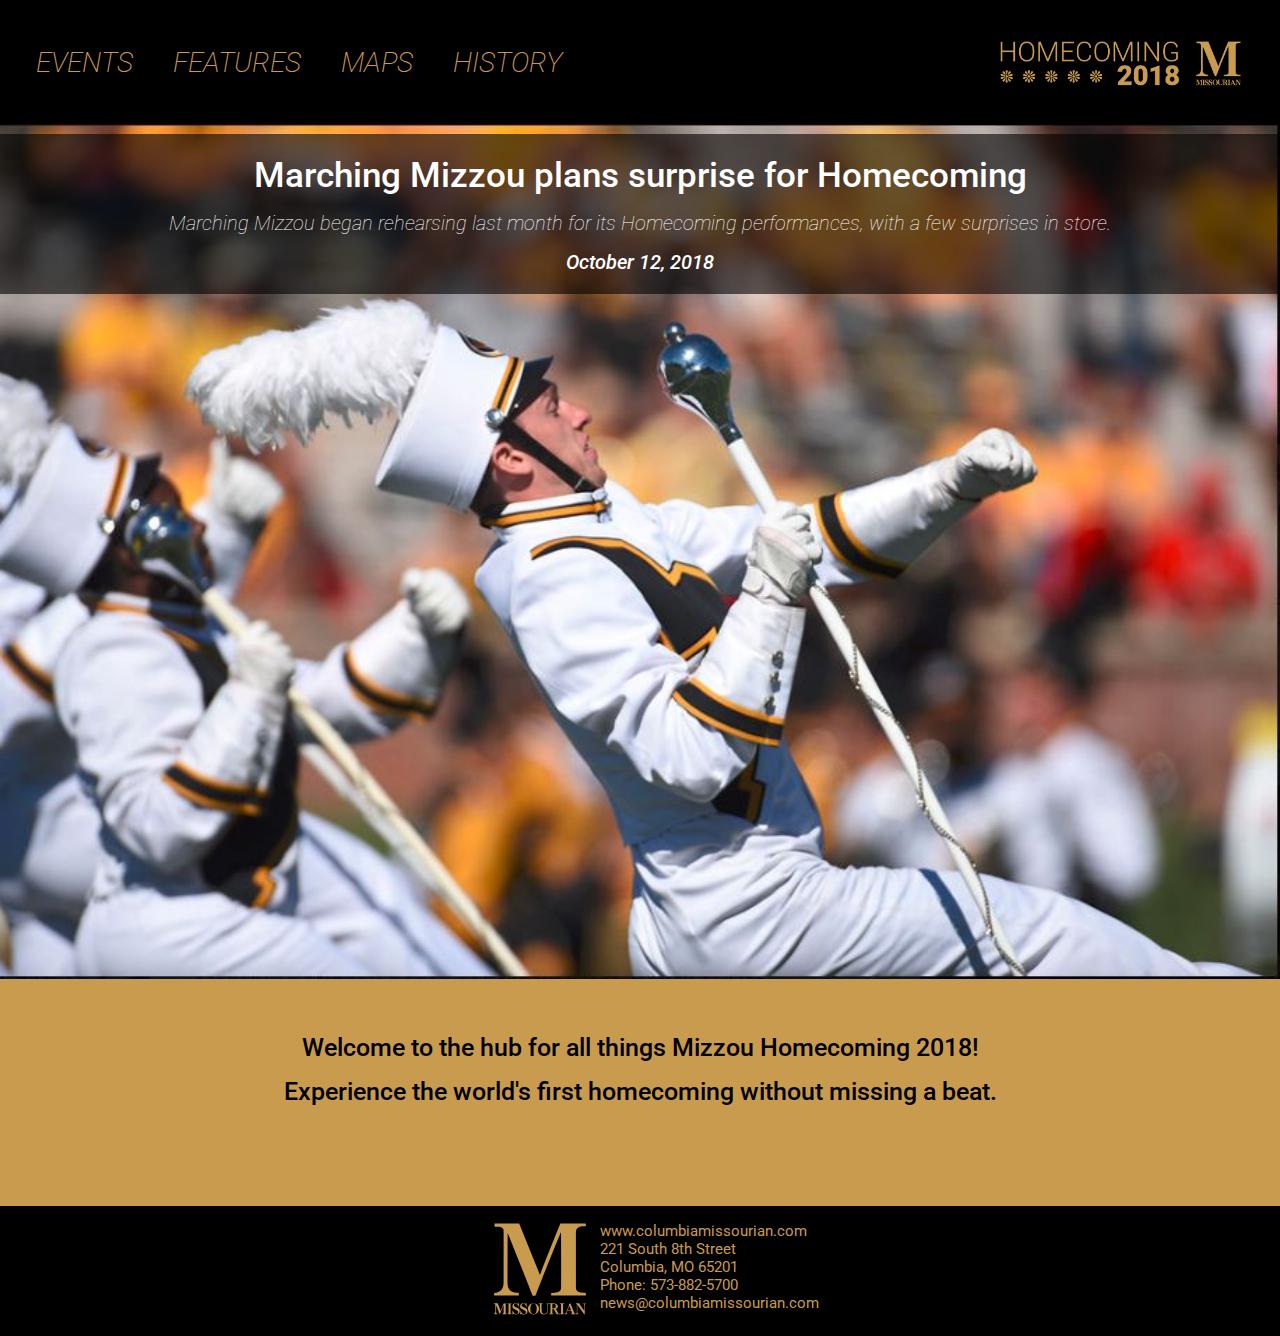
==== index.html @ b341b169 "blahhh" ====
<!DOCTYPE html>

<html>
<head>
	<title>Home</title>
  <meta name="viewport" content="width=device-width, initial-scale=1.0">
   <link rel="stylesheet" type="text/css" href="stylenew.css">
   <link href="https://fonts.googleapis.com/css?family=Roboto:100i,300,500,500i,900" rel="stylesheet">
	 <script src="https://code.jquery.com/jquery-1.12.0.min.js"></script>
	 <script src="menu1.js" type="text/javascript"></script>
  <meta name="viewport" content="width=device-width, initial-scale=1.0">
  </head>
<body>

<!--header-->
<header>
<nav>
				<a class="menu-trigger" href="#">&#9776;</a>
			<ul>
	      <li class="events"><a href="events.html">EVENTS</a></li>
	      <li class="features"><a href="features.html">FEATURES</a></li>
	      <li class="maps"><a href="maps.html">MAPS</a></li>
	      <li class="history"><a href="history.html">HISTORY</a></li>
			</ul>
</nav>
<div class="logo">
	<a href="index.html"><img src="ASSETS/header1.svg"/></a>
</div>
</header>
<!--END of header-->

<!--IMAGESLIDER MOBILE-->
<div class="slider mobile">
	<figure>
		<a href="story.html">
				<div class="slide">
				<div class="slidetext">
					<h3>Marching Mizzou plans surprise for Homecoming</h3>
					<h5 class="description">Marching Mizzou began rehearsing last month for its Homecoming performances, with a few surprises in store.</h5>
					<h6 class="description">October 12, 2018</h6>
					<h5 class="readmore">Read more &rarr;</h5>
				</div>
				<img src="ASSETS/slider/marchingmizzou_resized.jpg">
			</div>
		</a>

			<div class="slide">
				<a href="features.html">
				<div class="slidetext">
					<h3>A look back at Missouri football seniors at MU</h3>
					<h5 class="description">As the Missouri Tigers take on the Memphis Tigers on Faurot Field, here's a look at the Missouri seniors who are nearing the end of their final season.</h5>
					<h6 class="description">October 12, 2018</h6>
					<h5 class="readmore">Read more &rarr;</h5>
				</div></a>
				<img src="ASSETS/slider/quarterback_resized.jpg">
			</div>

			<div class="slide">
				<a href="features.html">
				<div class="slidetext">
					<h3>Homecoming game seating changes</h3>
					<h5 class="description">As the south end of the stadium continues to undergo construction until the end of August 2019, seating for the Missouri Homecoming game has changed.</h5>
					<h6 class="description">October 12, 2018</h6>
					<h5 class="readmore">Read more &rarr;</h5>
				</div></a>
				<img src="ASSETS/slider/crane_resized.jpg">
			</div>

			<div class="slide">
				<a href="features.html">
				<div class="slidetext">
					<h3>Steppin' out for the Homecoming Step Show</h3>
					<h5 class="description">The fraternities and sororities of the National Pan-Hellenic Council will take the stage for their annual Step Show at 7 p.m. Oct. 19 in Jesse Auditorium.</h5>
					<h6 class="description">October 12, 2018</h6>
					<h5 class="readmore">Read more &rarr;</h5>
				</div></a>
				<img src="ASSETS/slider/stepshow_resized.jpg">
			</div>

			<div class="slide">
				<a href="features.html">
				<div class="slidetext">
					<h3>Meet the Tiger's Lair</h3>
					<h5 class="description">If you want to be among the loudest, proudest and most passionate MU football fans, then look no further than the Tiger’s Lair. They’re always loud. They’re always proud.</h5>
					<h6 class="description">October 12, 2018</h6>
					<h5 class="readmore">Read more &rarr;</h5>
				</div></a>
			<img src="ASSETS/slider/Truman_resized.jpg">
			</div>
		</figure>
</div>

<!--END OF IMAGESLIDER MOBILE-->
<div class="slider desktop">
	<figure>
		<a href="story.html">
				<div class="slide">
				<div class="slidetext">
					<h3>Marching Mizzou plans surprise for Homecoming</h3>
					<h5 class="description">Marching Mizzou began rehearsing last month for its Homecoming performances, with a few surprises in store.</h5>
					<h6 class="description">October 12, 2018</h6>
					<h5 class="readmore">Read more &rarr;</h5>
				</div>
				<img src="ASSETS/slider_dt/marchingmizzoudt.JPG">
			</div>
		</a>

			<div class="slide">
				<a href="features.html">
				<div class="slidetext">
					<h3>A look back at Missouri football seniors at MU</h3>
					<h5 class="description">As the Missouri Tigers take on the Memphis Tigers on Faurot Field, here's a look at the Missouri seniors who are nearing the end of their final season.</h5>
					<h6 class="description">October 12, 2018</h6>
					<h5 class="readmore">Read more &rarr;</h5>
				</div></a>
				<img src="ASSETS/slider_dt/quarterbackdt.JPG">
			</div>

			<div class="slide">
				<a href="features.html">
				<div class="slidetext">
					<h3>Homecoming game seating changes</h3>
					<h5 class="description">As the south end of the stadium continues to undergo construction until the end of August 2019, seating for the Missouri Homecoming game has changed.</h5>
					<h6 class="description">October 12, 2018</h6>
					<h5 class="readmore">Read more &rarr;</h5>
				</div></a>
				<img src="ASSETS/slider_dt/constructiondt.JPG">
			</div>

			<div class="slide">
				<a href="features.html">
				<div class="slidetext">
					<h3>Steppin' out for the Homecoming Step Show</h3>
					<h5 class="description">The fraternities and sororities of the National Pan-Hellenic Council will take the stage for their annual Step Show at 7 p.m. Oct. 19 in Jesse Auditorium.</h5>
					<h6 class="description">October 12, 2018</h6>
					<h5 class="readmore">Read more &rarr;</h5>
				</div></a>
				<img src="ASSETS/slider_dt/stepshowdt.JPG">
			</div>

			<div class="slide">
				<a href="features.html">
				<div class="slidetext">
					<h3>Meet the Tiger's Lair</h3>
					<h5 class="description">If you want to be among the loudest, proudest and most passionate MU football fans, then look no further than the Tiger’s Lair. They’re always loud. They’re always proud.</h5>
					<h6 class="description">October 12, 2018</h6>
					<h5 class="readmore">Read more &rarr;</h5>
				</div></a>
			<img src="ASSETS/slider_dt/trumandt.JPG">
			</div>
		</figure>
</div>


<div class="quickinfo">
<div class="quicktop"> Welcome to the hub for all things Mizzou Homecoming 2018!</div>
<div>Experience the world's first homecoming without missing a beat.</div>
</div>


<!--STORY PREVIEWS-->

<!--END OF STORY PREVIEWS-->


<!--FOOTER-->
<!--
<div class="footer" width=100%>
				<img src="ASSETS/Missourian_gold.svg" class="footerimg">
		<div class="contactinfo">
				<div class="url"> <a href="https://www.columbiamissourian.com/" target="_blank"> www.columbiamissourian.com</a></div>
				</br> 221 South 8th Street
				</br> Columbia, MO 65201
				</br> Phone: 573-882-5700
				</br>	<a href="mailto:news@columbiamissourian.com">news@columbiamissourian.com</a>
		</div>-->
		<!--try using paragraph tags or use a wrapper for the whole thing-->

<div class="footer indexfooter" width=100%>
	<div class="footerimg">
		<img src="ASSETS/Missourian_gold.svg">
	</div>
	<div class="footerinfo">
		<div class="footertext"><a href="https://www.columbiamissourian.com/" target="_blank"> www.columbiamissourian.com</a></div>
		<div class="footertext">221 South 8th Street</div>
		<div class="footertext">Columbia, MO 65201</div>
		<div class="footertext">Phone: 573-882-5700</div>
		<div class="footertext"><a href="mailto:news@columbiamissourian.com">news@columbiamissourian.com</a></div>
	</div>
</div>
		<!--END OF FOOTER-->
  </body>
  </html>
<!--<img src="ASSETS/MARCHINGWITHPADDLES.png" width="100%" alt="people celebrate Homecoming" </a> -->
---- stylenew.css ----
/*NAV BAR*/

nav ul li{
  display:block;
  font-family: "Roboto", sans-serif;
  font-style: italic;
  font-size: 32px;
  font-weight: 200;
  margin-bottom: 20px;
}

header nav a{
  color: #C99B4F;
  text-decoration: none;
}

nav ul{
  display:none;
  margin: 20px 0px;
}
@media screen and (max-width:950px){
  .desktop{
    display:none;
  }
}
@media screen and (min-width:950px){
  nav ul{
    display:grid;
    grid-template-columns: 1fr 40px 1fr 40px 1fr 40px 1fr 30px;
    grid-template-areas:
    "a . b . c . d ."
  }
  .events{
    grid-area: a;
  }
  .features{
    grid-area: b;
  }
  .maps{
    grid-area:c;
  }
  .history{
    grid-area:d;
    }

  nav ul li{
    font-size: 28px;
    margin-bottom: 0;
  }
  .menu-trigger{
    display:none;
  }
  .mobile{
    display:none;
  }
}

.menu-trigger{
  font-size: 50px;

}

header {
  background-color: black;
  padding: 2% 2%;
  display:grid;
  grid-template-columns: 10px 70px 1fr 250px 10px;
  grid-template-areas:
  ". a . c ."
}

.logo{
  margin-top: 12px;
  grid-area: c;
}
nav{
  grid-area: a;
}
nav a:link {
  text-decoration: none;
}

/*MEDIA QUERIES FOR slider*/

@media(max-width:430px){
.description{
  display: none;
}
}

@media(min-width:430px){
.readmore{
  display: none;
  font-size: 20px;
}
}
/*
@media(min-width:950px){
  .mobile{
    display:none;
  }
}
@media(max-width:950px){
  .desktop{
    display:none;
  }
}
*/
*{
  margin: 0;
  padding: 0;
  list-style: none;
  text-decoration: none;
}
.slidetext{
  /*z-index: 10000;*/
  font-size: 30px;
  text-align: center;
  margin-top: 10px;
  padding-top: 20px;
  padding-bottom: 20px;
  position: absolute;
  width: 20%;
  color: white;
  background-color: rgba(0, 0, 0, 0.6)
}

.slider{
  overflow: hidden;
  height: 50%;

}

.slider figure div{
  width: 20%;
  float: left;
}

.slider figure img{
  width: 100%;
  float: left;
}

.slider figure{
  position: relative;
  width: 500%;
  margin: 0;
  left: 0;
  animation: 30s slidy infinite;
}


@keyframes slidy {
  0%{
    left: 0%;
  }

  10%{
    left: 0%;
  }

  12%{
    left: -100%;
  }

  22%{
    left: -100%;
  }

  24%{
    left: -200%;
  }

  34%{
    left: -200%
  }

  36%{
    left: -300%;
  }

  46%{
    left: -300%;
  }

  48%{
    left: -400%;
  }

  58%{
    left: -400%;
  }

  60%{
    left: -300%;
  }

  70%{
    left: -300%;
  }

  72%{
    left: -200%;
  }

  82%{
    left: -200%;
  }

  84%{
    left: -100%;
  }

  94%{
    left: -100%;
  }

  96%{
    left: 0%;
  }
}

body{
  background-color:#C99B4F;
}

/*PARAGRAPH TEXT*/
P {
  color: #000000;
  font-family: "Roboto", sans-sans-serif;
  font-weight: 300;
  font-size: 15px;
}


/* HEADING TEXT */
h1 {
  font-family: "Roboto", sans-serif;
  font-weight: 100;
  font-style: italic;
}

h2 {
  font-family: "Roboto", sans-serif;
  font-weight: 500;
  font-style: italic;
}

h3 {
  font-family: "Roboto", sans-serif;
  font-weight: 500;
}

h4 {
  font-family: "Roboto", sans-serif;
  font-weight: 300;
}

h5 {
  font-family: "Roboto", sans-serif;
  font-weight: 100;
  font-style: italic;
  font-size: 20px;
  margin-top: 15px;
  margin-left: 25px;
  margin-right: 25px;
}

h6{
  font-family: "Roboto", sans-serif;
  font-weight: 500;
  font-style: italic;
  font-size: 20px;
  margin-top: 15px;
}



/* END HEADERS */

/*.{
  grid-area: c;
  display:none;
  font-style: italic;
  padding-bottom: 10px;
  padding-left: 50px;
}*/
.quicktop{
  position:relative;
  margin-top:15px;
}

.quickinfo {
  font-family: "Roboto", sans-serif;
  font-size: 25px;
  font-weight: 500;
  text-align: center;
}
.quickinfo div{
  margin-top:15px;
}
/*FOOTER*/
.footer{
  align-items: center;
  display: grid;
  padding: 15px 0px;
  background-color: black;
  grid-template-columns: 1fr 100px 200px 1fr;
  grid-template-areas:
  "a b c d"
}
.indexfooter{
  margin-top: 100px;
}
.footertext{
  color: #C99B4F;
  font-family: "Roboto", sans-serif;
  font-size: 15px;
}
.footerimg{
/*  margin-top: 20px;
  margin-bottom: 20px;*/
  vertical-align: center;
  grid-area: b;
}
.footerinfo{
  grid-area: c;
  padding-left: 10px;
  padding-bottom:8px;
  vertical-align: center;
}
.footerinfo a:link{
  color: #C99B4F;
}
.footerinfo a:visited{
  color: #C99B4F;
}
.footerinfo a:hover{
  color: #49391D;
}
/*END FOOTER*/
/*MAPS*/


.mapstitle{
text-align: center;
padding:15px 0px;

}
/*

@media (min-width:250px){
  .mapcards{
    display: grid;
    grid-template-columns: 1fr 1fr;
    grid-gap:5px;
    grid-template-areas:
    "a a"
    "b c"
    "d d"
}
}
*/
.mapcards{
  display: block;
}


@media (min-width:480px){
  .mapcards{
    display: grid;
    grid-template-columns: 15px 1fr 1fr 15px;
    grid-gap:20px;
    grid-template-areas:
    ". a a ."
    ". b c ."
  }
}
@media (max-width:480px){
  .mapcards{
    display: grid;
    grid-template-columns: 15px 1fr 15px;
    grid-template-areas:
    ". a ."
    ". b ."
    ". c ."
  }
}

.mapcard2 {
  grid-area:b;
}

.mapcard3{
  grid-area:c;
}
.maptext{
  grid-area:a;
  padding: 0px 5px 15px 10px;
}

/* END MAPS*/

.eventstext a:visited{
  color: black;
}

.eventstext a:link{
  color: black;
}

.eventshead{
  text-align: center;
}



.historytitle{
  text-align: center;
  margin-top: 15px;
}
/* HISTORY PAGE TILES CSS */

.cards{
margin: 0 10px;
padding: 0;
list-style: none;
justify-content: center;
display: grid;
grid-gap:10px;
gap:10px;
grid-template-areas:
"m"
"a"
"b"
"c"
"d"
"e"
"f"
"g"
"h"
"i"
"j"
"k"
"l";
}

.cards li{
padding: 5px;
border-radius: 5px;
}


.cardtext{
  grid-area:m;
  margin: 15px 10px;
}

.card1{
  grid-area: a;
}

.card2{
  grid-area: b;
}
.card3{
  grid-area: c;
}
.card4{
  grid-area: d;
}
.card5{
  grid-area: e;
}
.card6{
  grid-area: f;
}
.card7{
  grid-area: g;
}
.card8{
  grid-area: h;
}
.card9{
  grid-area: i;
}
.card10{
  grid-area: j;
}
.card11{
  grid-area: k;
}
.card12{
  grid-area: l;
}


@media screen and (min-width:550px){
  .cards{
    display:grid;
    grid-template-areas:
    "m m m"
    "a b c"
    "d e f"
    "g h i"
    "j k l";
  }
}

/* END OF HISTORY PAGE TILES */

/* EVENTS CSS */

.eventsgrid{
  margin: 0 auto;
  display: grid;
  grid-template-columns: 15px 1fr 15px;
  max-width: 1000px;
  grid-template-areas:
  ". a ."
  ". b .";
  grid-gap: 20px;
  list-style: none;
  text-decoration: none;
}

.eventsimage{
grid-area: a;

}
@media screen and (min-width:1000px){
  .eventsimage img{
    max-height: 600px;
    object-fit:cover;
  }
}
@media screen and (max-width: 1000px){
.eventsimage img{
  max-height:400px;
  object-fit: cover;
}
}
.football{
  object-position: 0 10px;
}
.eventstext{
  grid-area: b;
  margin-bottom: 15px;
}

.eventshead{
  text-align: center;
  margin: 15px 0px;
}
/*END OF EVENTS CSS*/
.featureshead {
  text-align: center;
  margin: 15px 0px;
}

.featuresgrid {
  margin: 0;
  padding: 0;
  display: grid;
  grid-template-columns: 15px 1fr 15px;
  list-style: none;
  text-decoration: none;
  grid-template-areas:
  ". a ."
  ". b ."
}

.featuresimage{
  grid-area: a;
}

.featurestext{
  grid-area: b;
  margin: 15px 0px;
}

.featurestext a:link{
  color: black;
  text-decoration: none;
}
.featurestext a:hover{
  color: black;
}
.featurestext a:visited{
  color: black;
}

@media screen and (min-width:800px){
.featuresgrid{
  margin: 0 auto;
  padding: 15px;
  display: grid;
  grid-template-columns: 1fr 800px 1fr;
  list-style: none;
  text-decoration: none;
  grid-template-areas:
  ". a ."
  ". b ."
  }
}

/*FEATURES END*/

/*story page CSS*/

.storytitle{
  text-align: center;
}

.caption{
font-family: "Roboto", sans-serif;
font-weight: bold;
font-style: italic;
margin:auto;
font-size: 10px;
margin-top: 5px;
margin-bottom: 0px;
text-align: center;
}

.photocredit{
  font-family: "Roboto", sans-serif;
  font-weight: bold;
  font-style: italic;
  font-size: 10px;
  margin-top: 5px;
  margin-bottom: 0px;
  text-align:center;
}

.byline{
  font-family: "Roboto", sans-serif;
  font-weight: 50;
  font-style: italic;
  font-size: 20px;
  margin-top: 5px;
  margin-bottom: 0px;
  text-align:center;
}

.storycards {
  margin:0;
  padding:10px;
	list-style: none;
  display: grid;
  grid-template-areas:
  "a"
  "b"
  "c";
}

.storycards li{
padding: 10px;
border-radius: 5px;
}

.storycard1{
  grid-area:a;
}

.storycard2{
  grid-area:b;
  margin-top: 1em;
  border-bottom: 2px solid #000000;
}

.storycard3{
  grid-area:c;
}


/*article {
  margin-bottom: 0.7em;
}*/

/*@media screen and (min-width:480px){
  .storycards{
    display:grid;
    grid-gap:10px;
    padding:10px;
    grid-template-columns: repeat(1, 460px);
    grid-template-areas:
    "a"
    "b"
    "c";
  }*/

  .storyphoto img{
  display: block;
  width: 75%;
  height:auto;
  margin:auto;
  }
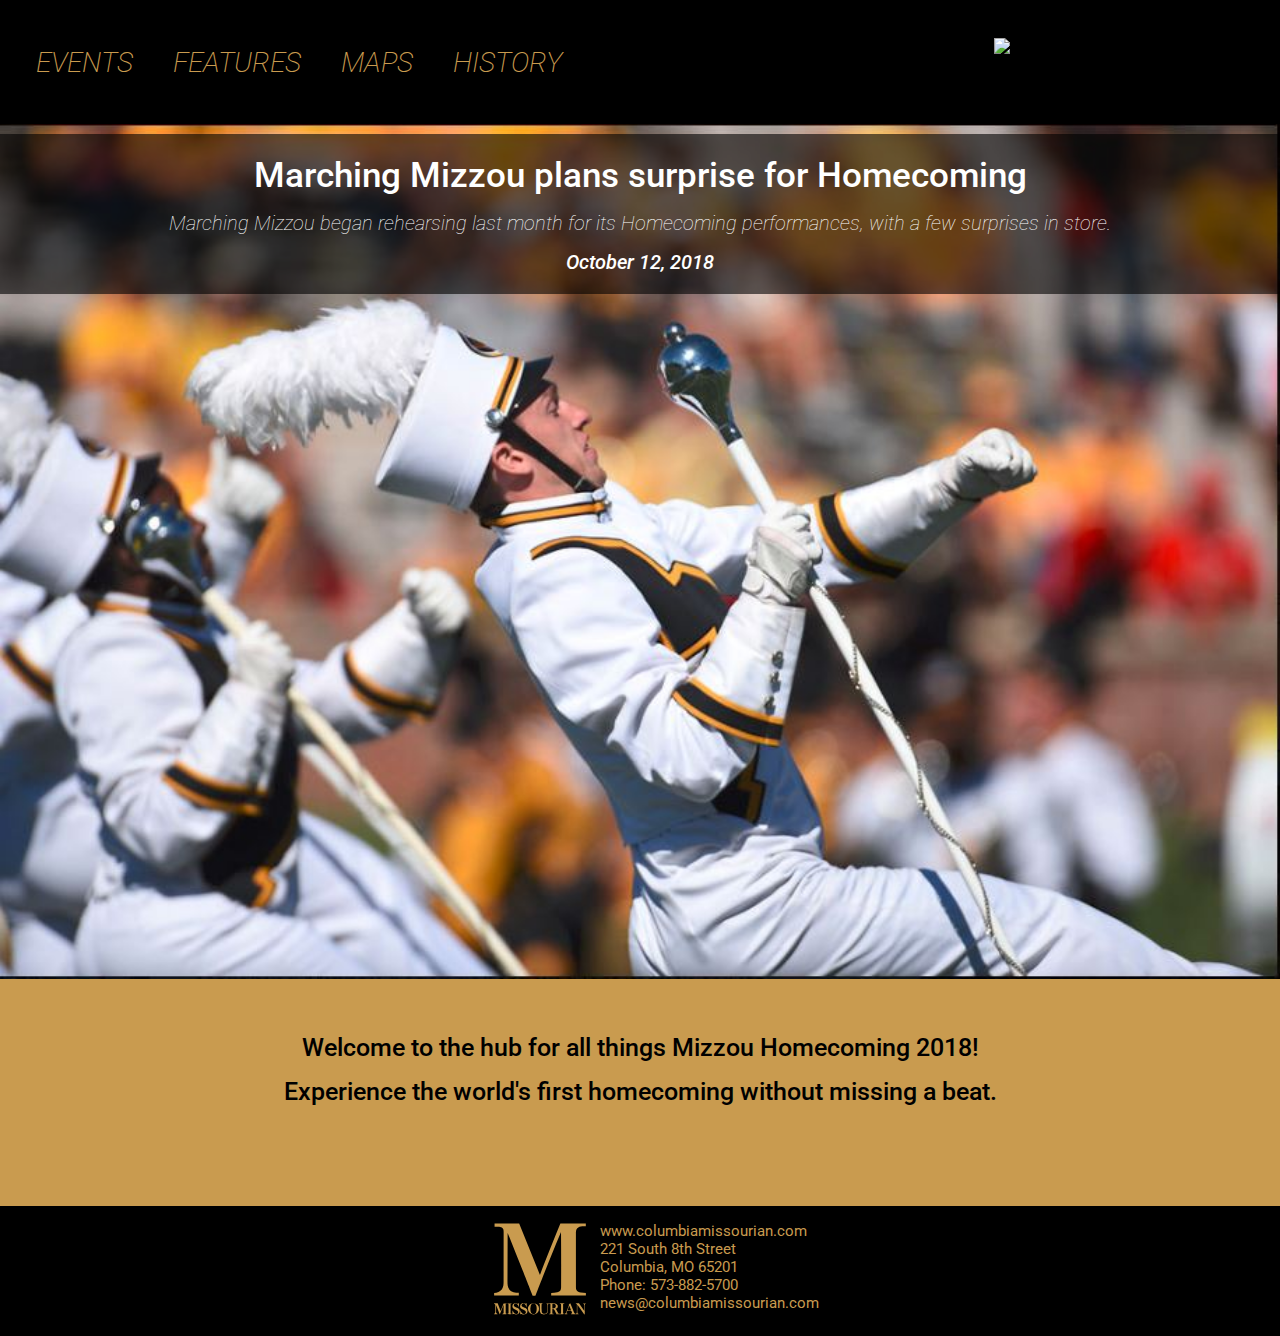
==== commit b0555ecb: "alts" ====
--- a/index.html
+++ b/index.html
@@ -24,7 +24,7 @@
 			</ul>
 </nav>
 <div class="logo">
-	<a href="index.html"><img src="ASSETS/header1.svg"/></a>
+	<a href="index.html"><img src="ASSETS/header1.svg alt="Missourian Homecoming Logo"/></a>
 </div>
 </header>
 <!--END of header-->
@@ -40,7 +40,7 @@
 					<h6 class="description">October 12, 2018</h6>
 					<h5 class="readmore">Read more &rarr;</h5>
 				</div>
-				<img src="ASSETS/slider/marchingmizzou_resized.jpg">
+				<img src="ASSETS/slider/marchingmizzou_resized.jpg" alt="Marching Mizzou plans surprise for Homecoming">
 			</div>
 		</a>
 
@@ -52,7 +52,7 @@
 					<h6 class="description">October 12, 2018</h6>
 					<h5 class="readmore">Read more &rarr;</h5>
 				</div></a>
-				<img src="ASSETS/slider/quarterback_resized.jpg">
+				<img src="ASSETS/slider/quarterback_resized.jpg" alt="A look back at Missouri football seniors at MU">
 			</div>
 
 			<div class="slide">
@@ -63,7 +63,7 @@
 					<h6 class="description">October 12, 2018</h6>
 					<h5 class="readmore">Read more &rarr;</h5>
 				</div></a>
-				<img src="ASSETS/slider/crane_resized.jpg">
+				<img src="ASSETS/slider/crane_resized.jpg" alt="Homecoming game seating changes">
 			</div>
 
 			<div class="slide">
@@ -74,7 +74,7 @@
 					<h6 class="description">October 12, 2018</h6>
 					<h5 class="readmore">Read more &rarr;</h5>
 				</div></a>
-				<img src="ASSETS/slider/stepshow_resized.jpg">
+				<img src="ASSETS/slider/stepshow_resized.jpg" alt="Steppin' out for the Homecoming Step Show">
 			</div>
 
 			<div class="slide">
@@ -85,7 +85,7 @@
 					<h6 class="description">October 12, 2018</h6>
 					<h5 class="readmore">Read more &rarr;</h5>
 				</div></a>
-			<img src="ASSETS/slider/Truman_resized.jpg">
+			<img src="ASSETS/slider/Truman_resized.jpg" alt="Meet the Tiger's Lair">
 			</div>
 		</figure>
 </div>
@@ -101,7 +101,7 @@
 					<h6 class="description">October 12, 2018</h6>
 					<h5 class="readmore">Read more &rarr;</h5>
 				</div>
-				<img src="ASSETS/slider_dt/marchingmizzoudt.JPG">
+				<img src="ASSETS/slider_dt/marchingmizzoudt.JPG" alt="Marching Mizzou plans surprise for Homecoming">
 			</div>
 		</a>
 
@@ -113,7 +113,7 @@
 					<h6 class="description">October 12, 2018</h6>
 					<h5 class="readmore">Read more &rarr;</h5>
 				</div></a>
-				<img src="ASSETS/slider_dt/quarterbackdt.JPG">
+				<img src="ASSETS/slider_dt/quarterbackdt.JPG" alt="A look back at Missouri football seniors at MU">
 			</div>
 
 			<div class="slide">
@@ -124,7 +124,7 @@
 					<h6 class="description">October 12, 2018</h6>
 					<h5 class="readmore">Read more &rarr;</h5>
 				</div></a>
-				<img src="ASSETS/slider_dt/constructiondt.JPG">
+				<img src="ASSETS/slider_dt/constructiondt.JPG" alt="Homecoming game seating changes">
 			</div>
 
 			<div class="slide">
@@ -135,7 +135,7 @@
 					<h6 class="description">October 12, 2018</h6>
 					<h5 class="readmore">Read more &rarr;</h5>
 				</div></a>
-				<img src="ASSETS/slider_dt/stepshowdt.JPG">
+				<img src="ASSETS/slider_dt/stepshowdt.JPG" alt="Steppin' out for the Homecoming Step Show">
 			</div>
 
 			<div class="slide">
@@ -146,7 +146,7 @@
 					<h6 class="description">October 12, 2018</h6>
 					<h5 class="readmore">Read more &rarr;</h5>
 				</div></a>
-			<img src="ASSETS/slider_dt/trumandt.JPG">
+			<img src="ASSETS/slider_dt/trumandt.JPG" alt="Meet the Tiger's Lair">
 			</div>
 		</figure>
 </div>
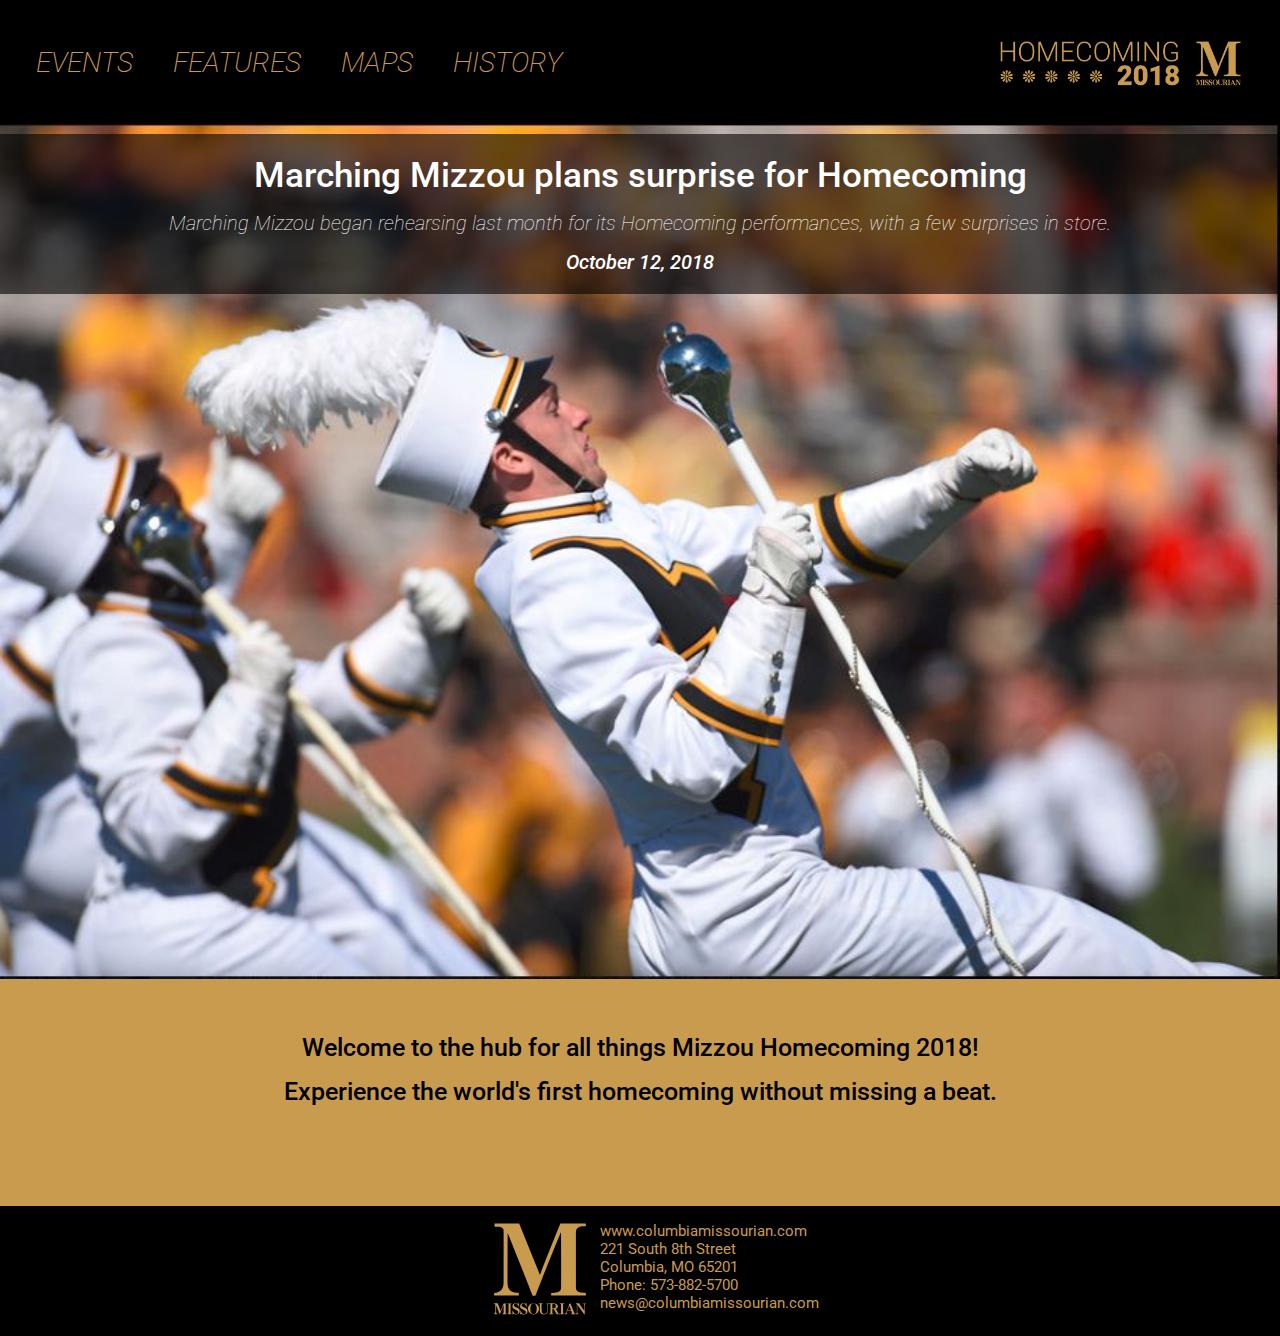
==== commit 04100380: "fixed it" ====
--- a/index.html
+++ b/index.html
@@ -24,7 +24,7 @@
 			</ul>
 </nav>
 <div class="logo">
-	<a href="index.html"><img src="ASSETS/header1.svg alt="Missourian Homecoming Logo"/></a>
+	<a href="index.html"><img src="ASSETS/header1.svg" alt="Missourian Homecoming Logo"></a>
 </div>
 </header>
 <!--END of header-->
@@ -176,9 +176,9 @@
 		</div>-->
 		<!--try using paragraph tags or use a wrapper for the whole thing-->
 
-<div class="footer indexfooter" width=100%>
+<div class="footer indexfooter">
 	<div class="footerimg">
-		<img src="ASSETS/Missourian_gold.svg">
+		<img src="ASSETS/Missourian_gold.svg" alt="Missourian Logo">
 	</div>
 	<div class="footerinfo">
 		<div class="footertext"><a href="https://www.columbiamissourian.com/" target="_blank"> www.columbiamissourian.com</a></div>
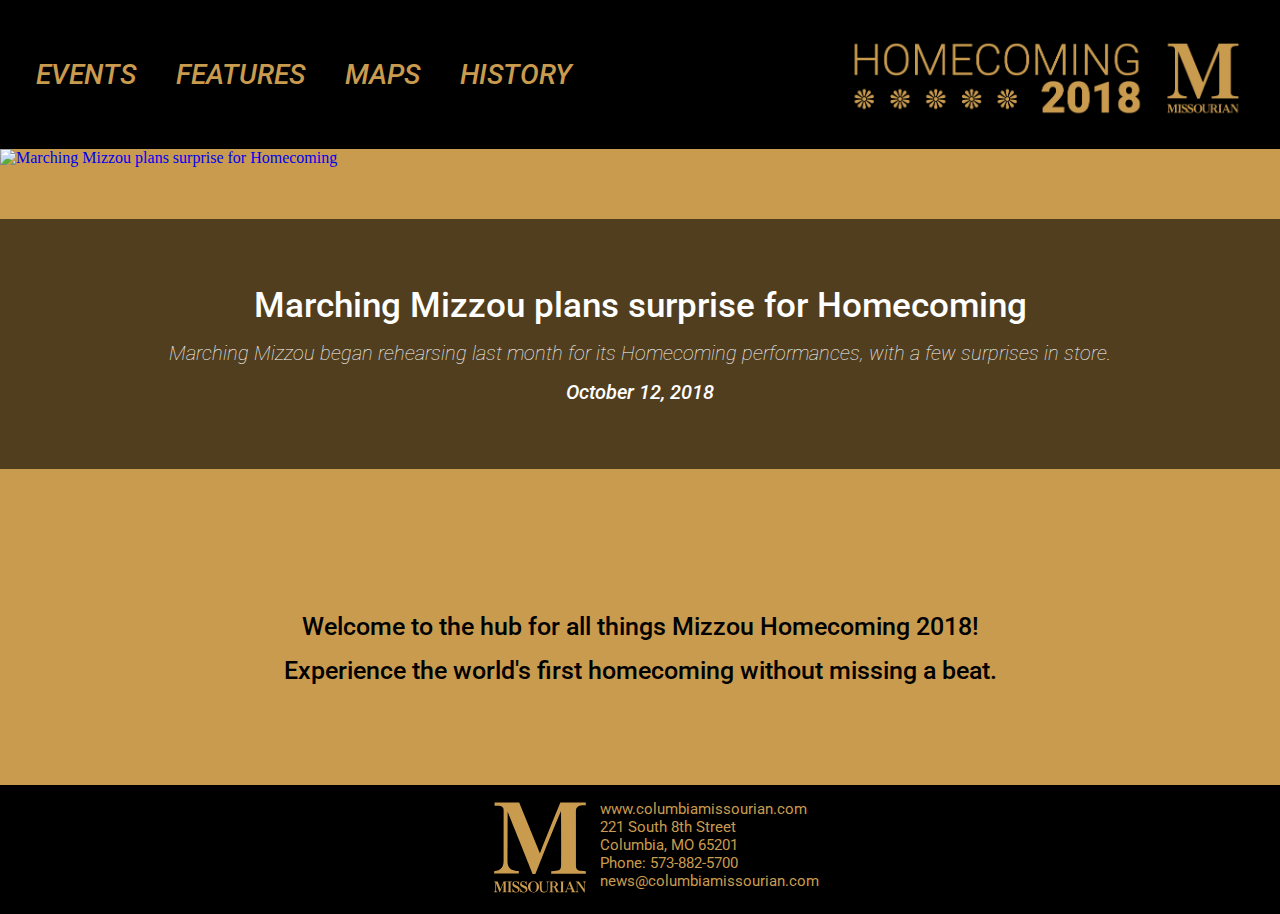
==== commit 9f334626: "home page updates" ====
--- a/index.html
+++ b/index.html
@@ -101,7 +101,7 @@
 					<h6 class="description">October 12, 2018</h6>
 					<h5 class="readmore">Read more &rarr;</h5>
 				</div>
-				<img src="ASSETS/slider_dt/marchingmizzoudt.JPG" alt="Marching Mizzou plans surprise for Homecoming">
+				<img src="ASSETS/slider_dt/marchingmizzoudt.jpg" alt="Marching Mizzou plans surprise for Homecoming">
 			</div>
 		</a>
 
@@ -113,7 +113,7 @@
 					<h6 class="description">October 12, 2018</h6>
 					<h5 class="readmore">Read more &rarr;</h5>
 				</div></a>
-				<img src="ASSETS/slider_dt/quarterbackdt.JPG" alt="A look back at Missouri football seniors at MU">
+				<img src="ASSETS/slider_dt/quarterbackdt.jpg" alt="A look back at Missouri football seniors at MU">
 			</div>
 
 			<div class="slide">
@@ -124,7 +124,7 @@
 					<h6 class="description">October 12, 2018</h6>
 					<h5 class="readmore">Read more &rarr;</h5>
 				</div></a>
-				<img src="ASSETS/slider_dt/constructiondt.JPG" alt="Homecoming game seating changes">
+				<img src="ASSETS/slider_dt/constructiondt.jpg" alt="Homecoming game seating changes">
 			</div>
 
 			<div class="slide">
@@ -135,7 +135,7 @@
 					<h6 class="description">October 12, 2018</h6>
 					<h5 class="readmore">Read more &rarr;</h5>
 				</div></a>
-				<img src="ASSETS/slider_dt/stepshowdt.JPG" alt="Steppin' out for the Homecoming Step Show">
+				<img src="ASSETS/slider_dt/stepshowdt.jpg" alt="Steppin' out for the Homecoming Step Show">
 			</div>
 
 			<div class="slide">
@@ -146,7 +146,7 @@
 					<h6 class="description">October 12, 2018</h6>
 					<h5 class="readmore">Read more &rarr;</h5>
 				</div></a>
-			<img src="ASSETS/slider_dt/trumandt.JPG" alt="Meet the Tiger's Lair">
+			<img src="ASSETS/slider_dt/trumandt.jpg" alt="Meet the Tiger's Lair">
 			</div>
 		</figure>
 </div>
--- a/stylenew.css
+++ b/stylenew.css
@@ -5,7 +5,7 @@
   font-family: "Roboto", sans-serif;
   font-style: italic;
   font-size: 32px;
-  font-weight: 200;
+  font-weight: 500;
   margin-bottom: 20px;
 }
 
@@ -26,6 +26,7 @@
 @media screen and (min-width:950px){
   nav ul{
     display:grid;
+    align-items: center;
     grid-template-columns: 1fr 40px 1fr 40px 1fr 40px 1fr 30px;
     grid-template-areas:
     "a . b . c . d ."
@@ -56,15 +57,15 @@
 }
 
 .menu-trigger{
-  font-size: 50px;
-
+  font-size: 75px;
 }
 
 header {
   background-color: black;
   padding: 2% 2%;
   display:grid;
-  grid-template-columns: 10px 70px 1fr 250px 10px;
+  align-items: center;
+  grid-template-columns: 10px 70px 1fr 400px 10px;
   grid-template-areas:
   ". a . c ."
 }
@@ -94,6 +95,7 @@
   font-size: 20px;
 }
 }
+
 /*
 @media(min-width:950px){
   .mobile{
@@ -119,12 +121,17 @@
   margin-top: 10px;
   padding-top: 20px;
   padding-bottom: 20px;
-  position: absolute;
+  position:absolute;
   width: 20%;
   color: white;
   background-color: rgba(0, 0, 0, 0.6)
 }
-
+@media screen and (min-width:700px){
+ .slidetext{
+   margin-top: 70px;
+   padding: 65px 0px;
+ }
+}
 .slider{
   overflow: hidden;
   height: 50%;
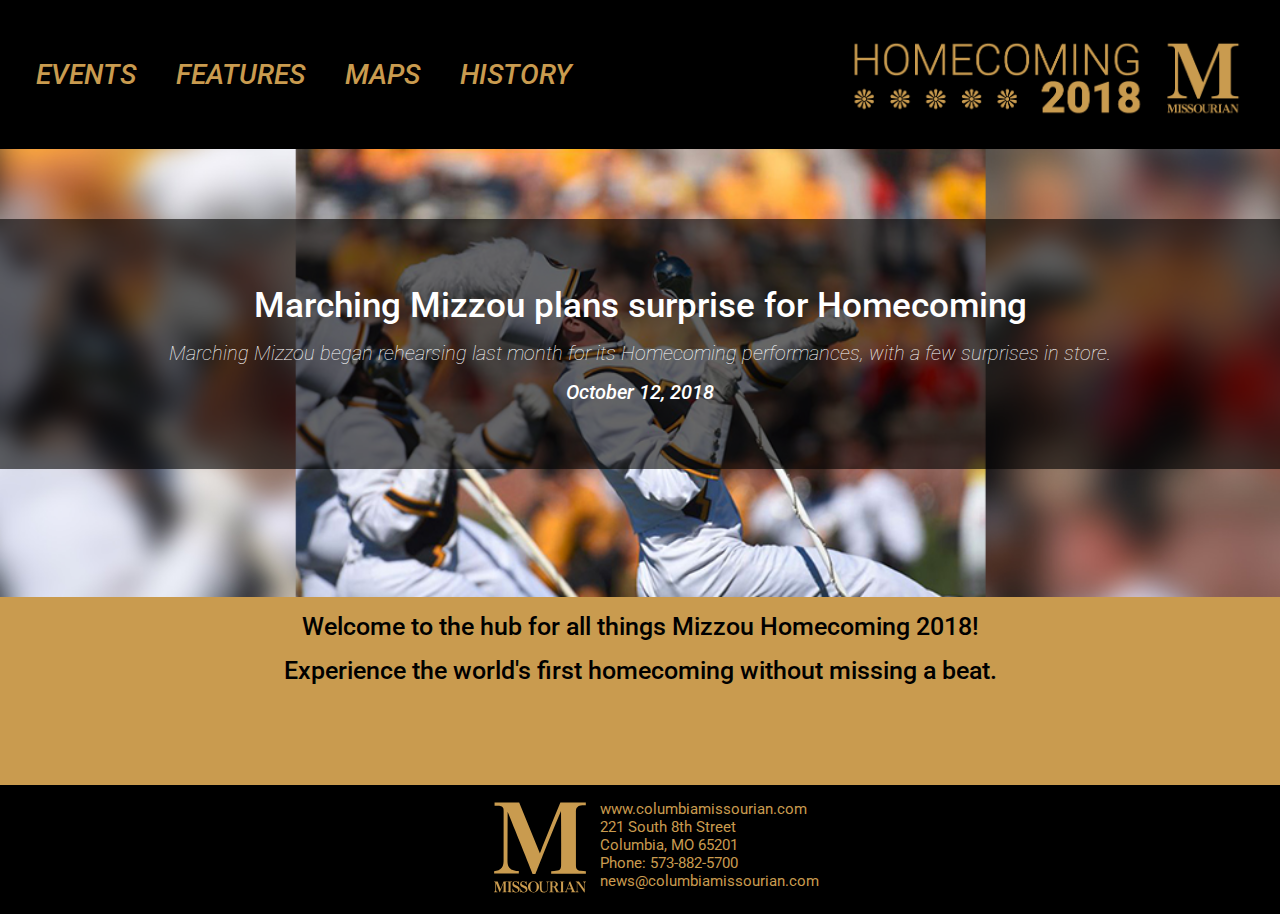
==== commit 3867f923: "fixed photo links" ====
--- a/index.html
+++ b/index.html
@@ -101,7 +101,7 @@
 					<h6 class="description">October 12, 2018</h6>
 					<h5 class="readmore">Read more &rarr;</h5>
 				</div>
-				<img src="ASSETS/slider_dt/marchingmizzoudt.jpg" alt="Marching Mizzou plans surprise for Homecoming">
+				<img src="ASSETS/slider_dt/marchingmizzoudt.JPG" alt="Marching Mizzou plans surprise for Homecoming">
 			</div>
 		</a>
 
@@ -113,7 +113,7 @@
 					<h6 class="description">October 12, 2018</h6>
 					<h5 class="readmore">Read more &rarr;</h5>
 				</div></a>
-				<img src="ASSETS/slider_dt/quarterbackdt.jpg" alt="A look back at Missouri football seniors at MU">
+				<img src="ASSETS/slider_dt/quarterbackdt.JPG" alt="A look back at Missouri football seniors at MU">
 			</div>
 
 			<div class="slide">
@@ -135,7 +135,7 @@
 					<h6 class="description">October 12, 2018</h6>
 					<h5 class="readmore">Read more &rarr;</h5>
 				</div></a>
-				<img src="ASSETS/slider_dt/stepshowdt.jpg" alt="Steppin' out for the Homecoming Step Show">
+				<img src="ASSETS/slider_dt/stepshowdt.JPG" alt="Steppin' out for the Homecoming Step Show">
 			</div>
 
 			<div class="slide">
@@ -146,7 +146,7 @@
 					<h6 class="description">October 12, 2018</h6>
 					<h5 class="readmore">Read more &rarr;</h5>
 				</div></a>
-			<img src="ASSETS/slider_dt/trumandt.jpg" alt="Meet the Tiger's Lair">
+			<img src="ASSETS/slider_dt/trumandt.JPG" alt="Meet the Tiger's Lair">
 			</div>
 		</figure>
 </div>
--- a/stylenew.css
+++ b/stylenew.css
@@ -418,6 +418,7 @@
 
 .eventshead{
   text-align: center;
+  padding: 20px;
 }
 
 
@@ -531,6 +532,21 @@
   text-decoration: none;
 }
 
+@media screen and (min-width:800px){
+.eventsgrid{
+  margin: 0 auto;
+  padding: 15px;
+  display: grid;
+  grid-template-columns: 1fr 800px 1fr;
+  list-style: none;
+  text-decoration: none;
+  grid-template-areas:
+  ". a ."
+  ". b ."
+  }
+}
+
+
 .eventsimage{
 grid-area: a;
 
@@ -703,3 +719,97 @@
   height:auto;
   margin:auto;
   }
+
+  /*HOVER IMAGE CSS TEST STARTS HERE*/
+
+  .title{
+      font-family: sans-serif;
+      color: #dc2d5e;
+  }
+  .container {
+      position: relative;
+      width: 700px;
+      height: 500px;
+      display: inline-block;
+  }
+
+  .image {
+      display: block;
+      width: 700px;
+      height: 500px;
+  }
+
+
+  .text {
+      color: white;
+      font-size: 20px;
+      position: absolute;
+      top: 50%;
+      left: 50%;
+      transform: translate(-50%, -50%);
+      font-family: sans-serif;
+  }
+  .overlayFade{
+      height: 100%;
+      width:100%;
+      top:0;
+      left:0;
+      background-color: #1C191F;
+  }
+  .overlay {
+      position: absolute;
+      opacity: 0;
+      transition:all .3s ease;
+      background-color: #1C191F;
+
+  }
+  .container:hover .overlay,.container:hover .overlayFade {
+      opacity: 50;
+  }
+
+  .overlayLeft{
+      height: 100%;
+      width:0;
+      top:0;
+      left:0;
+      background-color: #686868;
+  }
+  .overlayRight{
+      height: 100%;
+      width: 0;
+      top:0;
+      right:0;
+      background-color: #686868;
+  }
+  .container:hover .overlayLeft ,.container:hover .overlayRight {
+      width: 100%;
+  }
+  .overlayTop{
+      width: 100%;
+      height: 0;
+      top:0;
+      left:0;
+      background-color: #686868;
+  }
+  .overlayBottom{
+      width: 100%;
+      height: 0;
+      bottom:0;
+      left:0;
+      background-color: #686868;
+  }
+  .container:hover .overlayTop ,.container:hover .overlayBottom {
+      height: 100%;
+  }
+  .overlayCross{
+      width: 0%;
+      height: 0;
+      top:0;
+      left:0;
+      background-color: #686868;
+  }
+  .container:hover .overlayCross {
+      height: 100%;
+      width: 100%;
+  }
+  /*HOVER IMAGE CSS TEST ENDS HERE*/
